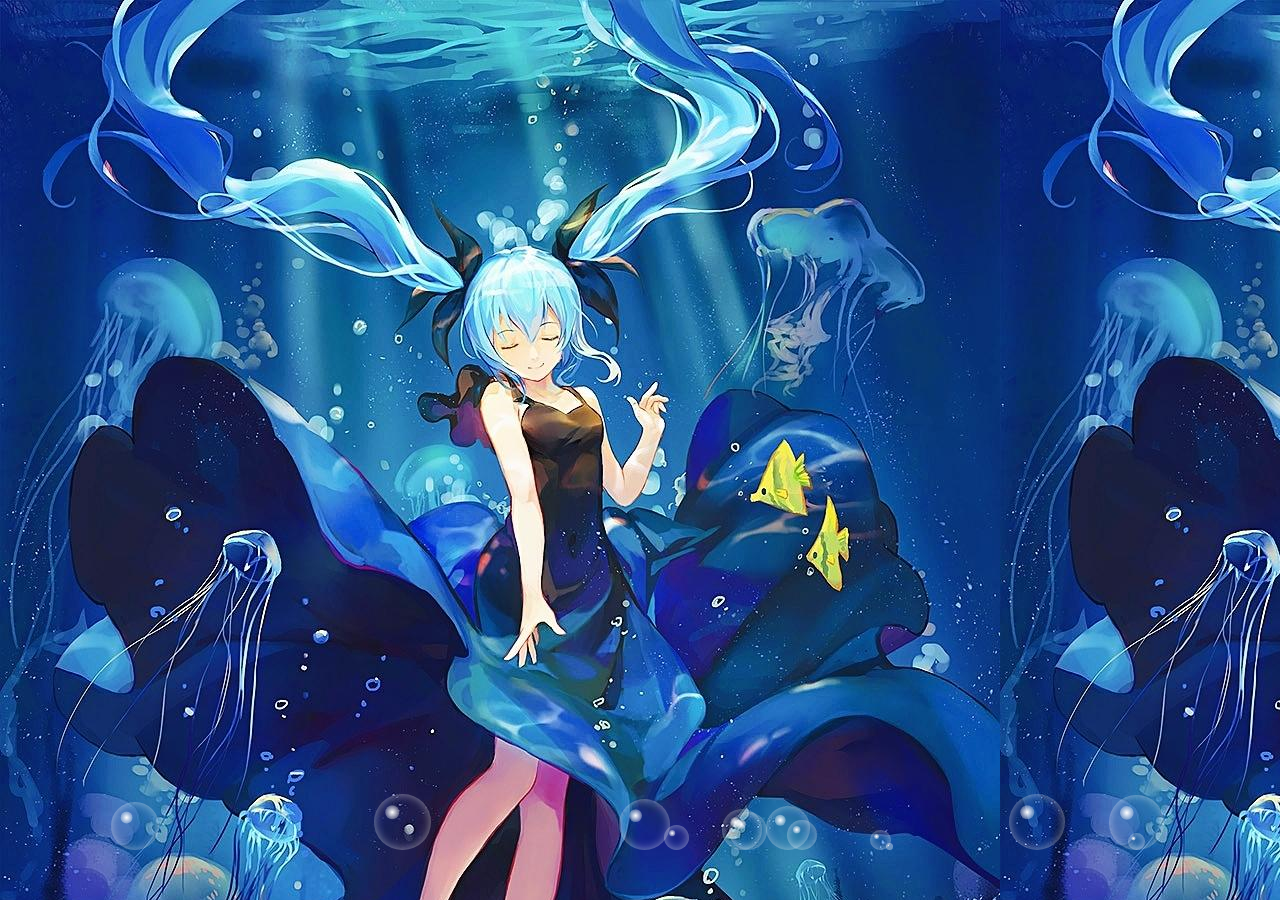
==== index.html @ 8203280c "001" ====
<!DOCTYPE html>
<html lang="en">
<head>
    <meta charset="UTF-8">
    <meta name="viewport" content="width=device-width, initial-scale=1.0">
    <title>梦之渊</title>
    <link rel="stylesheet" href="css/style.css">
</head>
<body>
    <section> </section>
    <script type="text/javascript">
        function createBubble(){
            const section = document.querySelector('section')
            const createElement = document.createElement('span')
            var size = Math.random() * 60;

            createElement.style.width = size + 'px';
            createElement.style.height = size + 'px';
            createElement.style.left = Math.random() * innerWidth + 'px';
            section.appendChild(createElement);

            setTimeout(() => {
                createElement.remove()
            },4000)
        }

        setInterval(createBubble, 50);
    </script>
</body>
</html>
---- css/style.css ----
*{
    margin: 0;
    padding: 0;
    font-family: 'Poppins',sans-serif
}

/*body{
    background-image:url(/images/深海003.jpeg);
    background-repeat:repeat;
} */

section{
    position: relative;
    width: 100%;
    height: 100vh;
    overflow: hidden;
    background-image:url(/images/深海006.jpeg);
   /* background: #111;  */
    display: flex;
    justify-content: center;
    align-items: center;
}

section h2{
    font-size: 10em;
    color: #333;
}

section span{
    position: absolute;
    bottom: 50px;
    background: transparent;
    border-radius: 50%;
    pointer-events: none;
    box-shadow: inset 0 0 10px rgba(255, 255, 255, 0.5);
    animation: animate 4s linear infinite;
}

section span:before{
    content: "";
    position: absolute;
    width: 100%;
    height: 100%;
    transform: scale(0.25) translate(-70%, -70%);
    background: radial-gradient(#fff, transparent);
    border-radius: 50%;
}

@keyframes animate{
    0%{
        transform: translateY(0%);
        opacity: 1;
    }
    99%{
        opacity: 1;
    }
    100%{
        transform: translateY(-1200%);
        opacity: 0;
    }
}
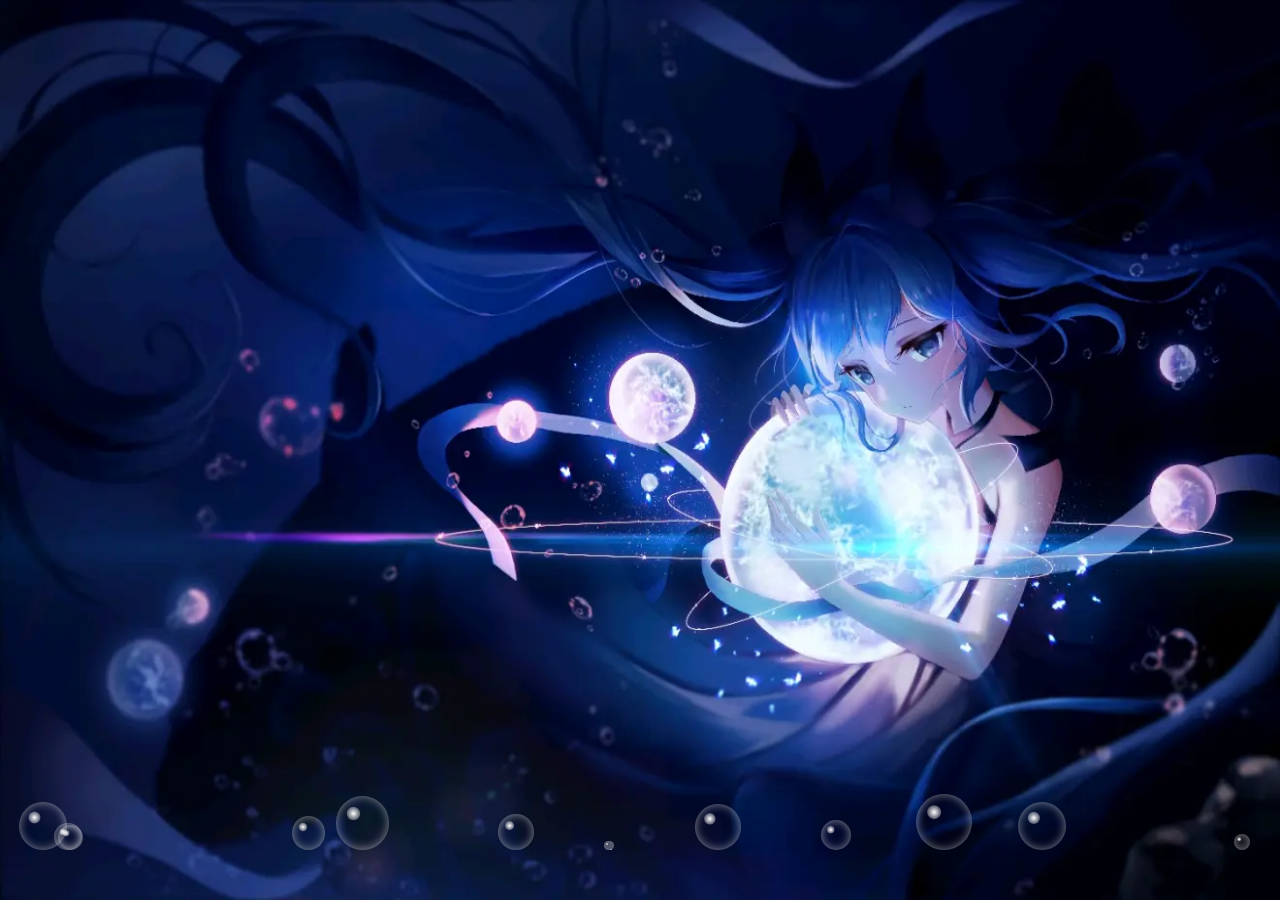
==== commit 65293ee1: "002" ====
--- a/index.html
+++ b/index.html
@@ -4,8 +4,8 @@
     <meta charset="UTF-8">
     <meta name="viewport" content="width=device-width, initial-scale=1.0">
     <title>梦之渊</title>
-    <link rel="stylesheet" href="css/style.css">
-</head>
+    <link href="css/style-mobile.css" rel="stylesheet" type="text/css" media="screen and (max-width: 640px)">
+    <link href="css/style-pc.css" rel="stylesheet" type="text/css" media="screen and (min-width: 640px)">
 <body>
     <section> </section>
     <script type="text/javascript">
--- a/css/style-mobile.css
+++ b/css/style-mobile.css
@@ -0,0 +1,57 @@
+*{
+    margin: 0;
+    padding: 0;
+    font-family: 'Poppins',sans-serif
+}
+
+
+section{
+    position: relative;
+    width: 100%;
+    height: 100vh;
+    overflow: hidden;
+    background-image: url(../images/深海008.webp); 
+    background-size: 100% 100%;
+    display: flex;
+    justify-content: center;
+    align-items: center;
+}
+
+section h2{
+    font-size: 10em;
+    color: #333;
+}
+
+section span{
+    position: absolute;
+    bottom: 50px;
+    background: transparent;
+    border-radius: 50%;
+    pointer-events: none;
+    box-shadow: inset 0 0 10px rgba(255, 255, 255, 0.5);
+    animation: animate 10s linear infinite;
+}
+
+section span:before{
+    content: "";
+    position: absolute;
+    width: 100%;
+    height: 100%;
+    transform: scale(0.25) translate(-70%, -70%);
+    background: radial-gradient(#fff, transparent);
+    border-radius: 50%;
+}
+
+@keyframes animate{
+    0%{
+        transform: translateY(0%);
+        opacity: 1;
+    }
+    99%{
+        opacity: 1;
+    }
+    100%{
+        transform: translateY(-1800%);
+        opacity: 0;
+    }
+}--- a/css/style-pc.css
+++ b/css/style-pc.css
@@ -0,0 +1,57 @@
+*{
+    margin: 0;
+    padding: 0;
+    font-family: 'Poppins',sans-serif
+}
+
+
+section{
+    position: relative;
+    width: 100%;
+    height: 100vh;
+    overflow: hidden;
+    background-image: url(../images/深海014.webp); 
+    background-size:100% 100%;
+    display: flex;
+    justify-content: center;
+    align-items: center;
+}
+
+section h2{
+    font-size: 10em;
+    color: #333;
+}
+
+section span{
+    position: absolute;
+    bottom: 50px;
+    background: transparent;
+    border-radius: 50%;
+    pointer-events: none;
+    box-shadow: inset 0 0 10px rgba(255, 255, 255, 0.5);
+    animation: animate 4s linear infinite;
+}
+
+section span:before{
+    content: "";
+    position: absolute;
+    width: 100%;
+    height: 100%;
+    transform: scale(0.25) translate(-70%, -70%);
+    background: radial-gradient(#fff, transparent);
+    border-radius: 50%;
+}
+
+@keyframes animate{
+    0%{
+        transform: translateY(0%);
+        opacity: 1;
+    }
+    99%{
+        opacity: 1;
+    }
+    100%{
+        transform: translateY(-1200%);
+        opacity: 0;
+    }
+}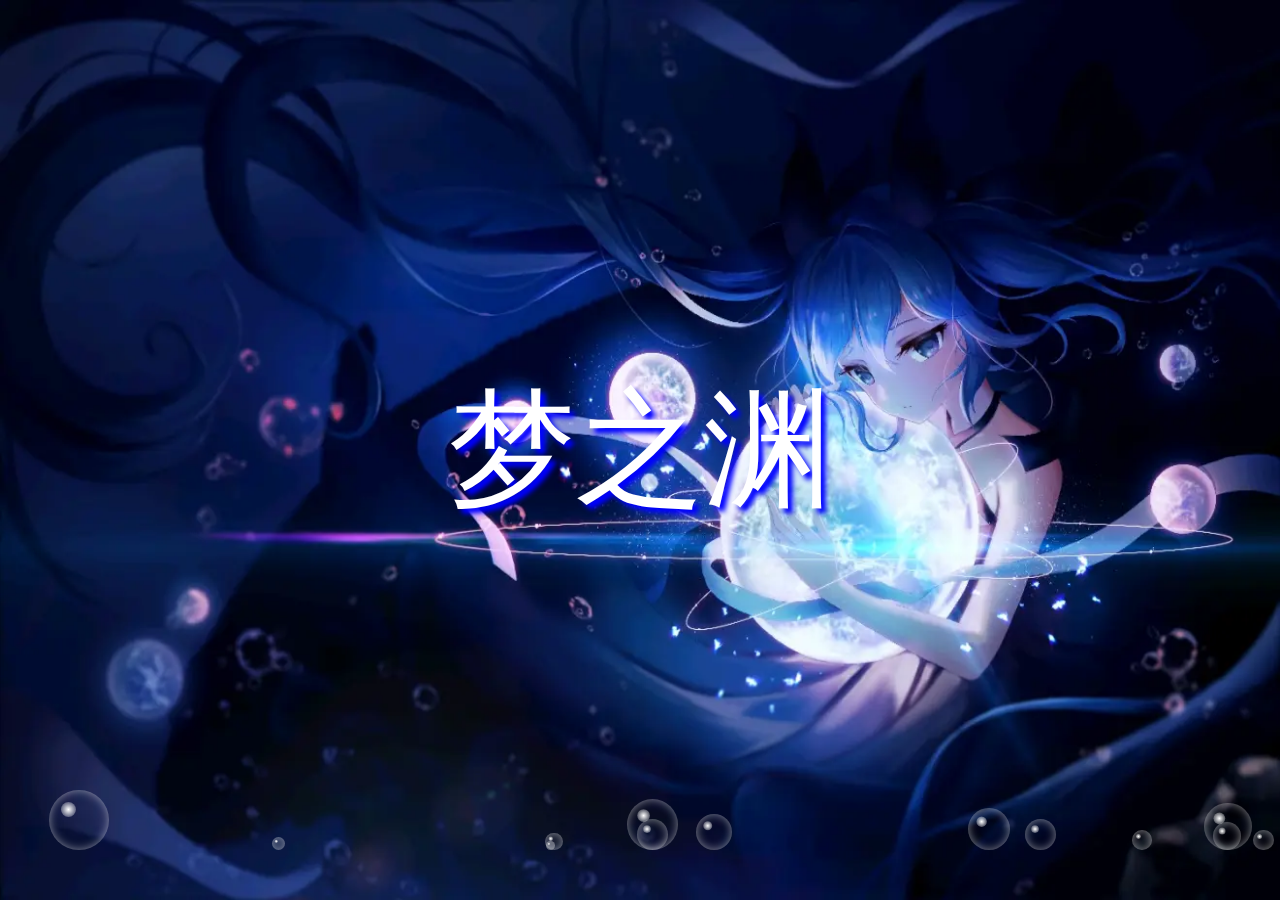
==== commit 4b117d4f: "003" ====
--- a/index.html
+++ b/index.html
@@ -7,24 +7,30 @@
     <link href="css/style-mobile.css" rel="stylesheet" type="text/css" media="screen and (max-width: 640px)">
     <link href="css/style-pc.css" rel="stylesheet" type="text/css" media="screen and (min-width: 640px)">
 <body>
-    <section> </section>
-    <script type="text/javascript">
-        function createBubble(){
-            const section = document.querySelector('section')
-            const createElement = document.createElement('span')
-            var size = Math.random() * 60;
+   <audio autoplay="autoplay" loop="loop" preload="auto" controls="controls"
+    src="./bgm/Silent Love (From 'A Scene at the Sea') - 久石让.mp3">       
+    </audio>
+     <section> <div>梦之渊</div> </section>
 
-            createElement.style.width = size + 'px';
-            createElement.style.height = size + 'px';
-            createElement.style.left = Math.random() * innerWidth + 'px';
-            section.appendChild(createElement);
+</body>
 
-            setTimeout(() => {
-                createElement.remove()
-            },4000)
-        }
+<script type="text/javascript">
+    function createBubble(){
+        const section = document.querySelector('section')
+        const createElement = document.createElement('span')
+        var size = Math.random() * 60;
+    
+        createElement.style.width = size + 'px';
+        createElement.style.height = size + 'px';
+        createElement.style.left = Math.random() * innerWidth + 'px';
+        section.appendChild(createElement);
+    
+        setTimeout(() => {
+            createElement.remove()
+        },4000)
+    }
+    
+    setInterval(createBubble, 50);
+ </script>
 
-        setInterval(createBubble, 50);
-    </script>
-</body>
 </html>--- a/css/style-mobile.css
+++ b/css/style-mobile.css
@@ -1,57 +1,93 @@
-*{
-    margin: 0;
-    padding: 0;
-    font-family: 'Poppins',sans-serif
+* {
+    margin     : 0;
+    padding    : 0;
+    font-family: 'Poppins', sans-serif
 }
 
 
-section{
-    position: relative;
-    width: 100%;
-    height: 100vh;
-    overflow: hidden;
-    background-image: url(../images/深海008.webp); 
-    background-size: 100% 100%;
-    display: flex;
-    justify-content: center;
-    align-items: center;
+section {
+    position        : relative;
+    width           : 100%;
+    height          : 100vh;
+    overflow        : hidden;
+    background-image: url(../images/深海008.webp);
+    background-size : 100% 100%;
+    /*background    : #111;  */
+    display         : flex;
+    justify-content : center;
+    align-items     : center;
 }
 
-section h2{
+section h2 {
     font-size: 10em;
-    color: #333;
+    color    : #333;
 }
 
-section span{
-    position: absolute;
-    bottom: 50px;
-    background: transparent;
-    border-radius: 50%;
+section span {
+    position      : absolute;
+    bottom        : 50px;
+    background    : transparent;
+    border-radius : 50%;
     pointer-events: none;
-    box-shadow: inset 0 0 10px rgba(255, 255, 255, 0.5);
-    animation: animate 10s linear infinite;
+    box-shadow    : inset 0 0 10px rgba(255, 255, 255, 0.5);
+    animation     : animate 10s linear infinite;
 }
 
-section span:before{
-    content: "";
-    position: absolute;
-    width: 100%;
-    height: 100%;
-    transform: scale(0.25) translate(-70%, -70%);
-    background: radial-gradient(#fff, transparent);
+section span:before {
+    content      : "";
+    position     : absolute;
+    width        : 100%;
+    height       : 100%;
+    transform    : scale(0.25) translate(-70%, -70%);
+    background   : radial-gradient(#fff, transparent);
     border-radius: 50%;
 }
 
-@keyframes animate{
-    0%{
+@keyframes animate {
+    0% {
         transform: translateY(0%);
+        opacity  : 1;
+    }
+
+    99% {
         opacity: 1;
     }
-    99%{
+
+    100% {
+        transform: translateY(-2000%);
+        opacity  : 0;
+    }
+}
+
+/*bgm*/
+audio {
+    display: none;
+}
+
+/*标题*/
+
+section div {
+    font-size          : 400%;
+    font-weight        : 30%;
+    color              : white;
+    text-shadow        : 5px 5px 5px blue;
+    animation          : font 4s linear 1;
+    animation-fill-mode: forwards;
+}
+
+@keyframes font {
+    0% {
+        opacity: 0;
+        scale  : (0);
+    }
+
+    50% {
         opacity: 1;
+        scale  : (1);
     }
-    100%{
-        transform: translateY(-1800%);
+
+    100% {
         opacity: 0;
+        scale  : (0);
     }
 }--- a/css/style-pc.css
+++ b/css/style-pc.css
@@ -12,6 +12,7 @@
     overflow: hidden;
     background-image: url(../images/深海014.webp); 
     background-size:100% 100%;
+   /* background: #111;  */
     display: flex;
     justify-content: center;
     align-items: center;
@@ -54,4 +55,35 @@
         transform: translateY(-1200%);
         opacity: 0;
     }
+}
+
+/*bgm*/
+audio{
+ display:none;
+}
+
+/*标题*/
+
+section div{
+font-size: 800%;
+font-weight: 500;
+color: white;
+text-shadow: 5px 5px 5px blue;
+animation: font 4s linear 1;
+animation-fill-mode: forwards;
+}
+
+@keyframes font{
+    0%{
+        opacity: 0;
+        scale:(0);
+    }
+    50%{
+        opacity: 1;
+        scale: (1);
+    }
+    100%{
+        opacity: 0;
+        scale: (0);
+    }
 }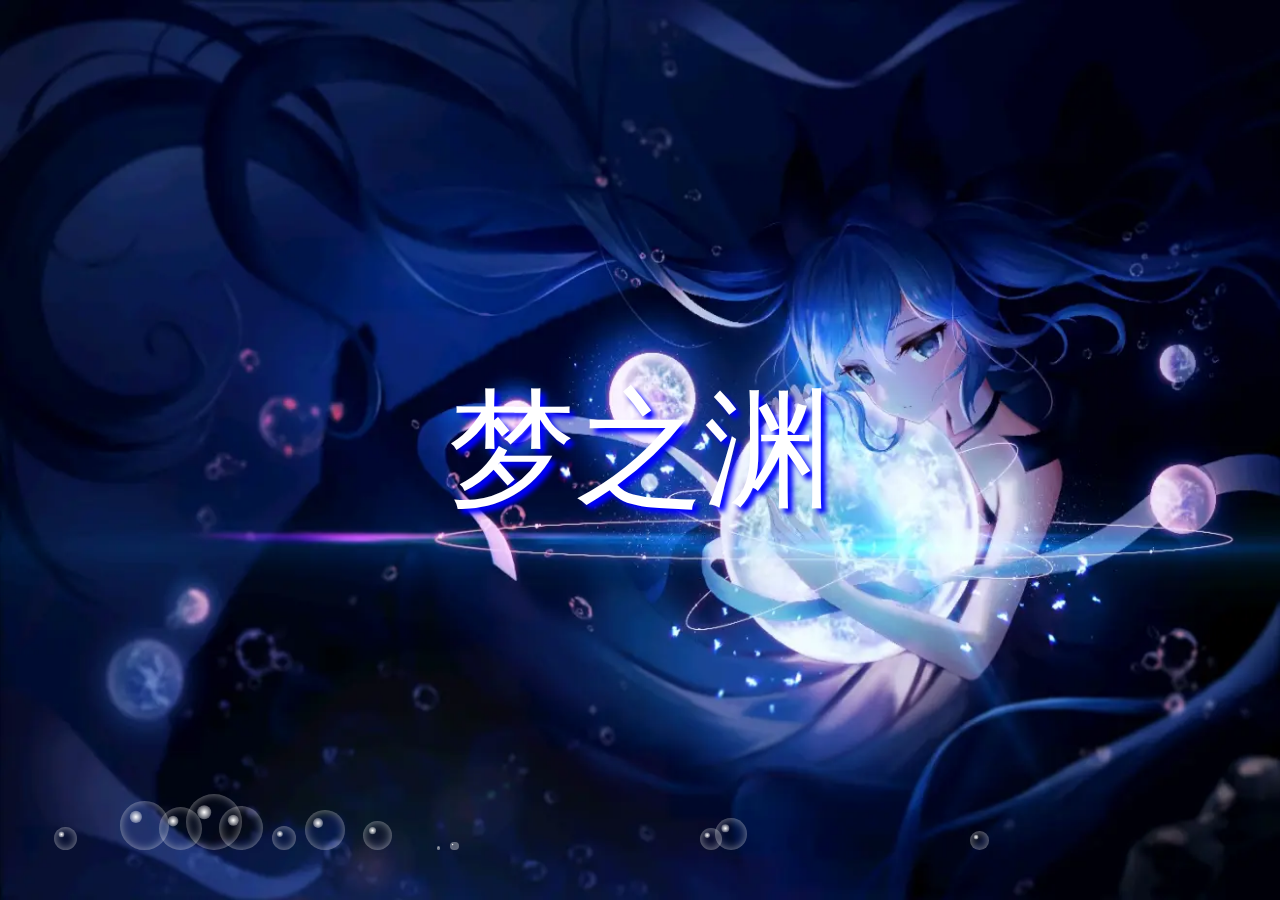
==== commit d387bee1: "004" ====
--- a/index.html
+++ b/index.html
@@ -3,34 +3,60 @@
 <head>
     <meta charset="UTF-8">
     <meta name="viewport" content="width=device-width, initial-scale=1.0">
-    <title>梦之渊</title>
+    <title>寻·梦</title>
     <link href="css/style-mobile.css" rel="stylesheet" type="text/css" media="screen and (max-width: 640px)">
     <link href="css/style-pc.css" rel="stylesheet" type="text/css" media="screen and (min-width: 640px)">
+    <link rel="stylesheet" href="https://cdn.staticfile.org/font-awesome/4.7.0/css/font-awesome.css">
+</head>
+
+
 <body>
    <audio autoplay="autoplay" loop="loop" preload="auto" controls="controls"
-    src="./bgm/Silent Love (From 'A Scene at the Sea') - 久石让.mp3">       
+    src="./bgm/Silent Love (From 'A Scene at the Sea') - 久石让.mp3" id="music">       
     </audio>
-     <section> <div>梦之渊</div> </section>
+<!--这里是音乐-->
 
+     <section><div class="lb" id="a" onclick="a()">
+        <a href="#"><i class="fa fa-music"></i></a></div>
+        <div class="b">梦之渊 </div>
+      </section>
+
+      <script type="text/javascript">
+        function createBubble(){
+            const section = document.querySelector('section')
+            const createElement = document.createElement('span')
+            var size = Math.random() * 60;
+
+            createElement.style.width = size + 'px';
+            createElement.style.height = size + 'px';
+            createElement.style.left = Math.random() * innerWidth + 'px';
+            section.appendChild(createElement);
+
+            setTimeout(() => {
+                createElement.remove()
+            },4000)
+        }
+
+        setInterval(createBubble, 50);
+
+
+      function a(){
+
+var audio = document.getElementById('music'); 
+
+if(audio.paused){                 
+
+    audio.play();//audio.play();// 播放  
+
+}
+
+else{
+
+     audio.pause();// 暂停
+
+} 
+
+}
+    </script>
 </body>
-
-<script type="text/javascript">
-    function createBubble(){
-        const section = document.querySelector('section')
-        const createElement = document.createElement('span')
-        var size = Math.random() * 60;
-    
-        createElement.style.width = size + 'px';
-        createElement.style.height = size + 'px';
-        createElement.style.left = Math.random() * innerWidth + 'px';
-        section.appendChild(createElement);
-    
-        setTimeout(() => {
-            createElement.remove()
-        },4000)
-    }
-    
-    setInterval(createBubble, 50);
- </script>
-
 </html>--- a/css/style-mobile.css
+++ b/css/style-mobile.css
@@ -66,7 +66,7 @@
 
 /*标题*/
 
-section div {
+.b {
     font-size          : 400%;
     font-weight        : 30%;
     color              : white;
@@ -90,4 +90,32 @@
         opacity: 0;
         scale  : (0);
     }
+}
+
+/*图标*/
+.lb{
+    position:absolute;
+    bottom: 93%;
+    left:90% ;
+}
+
+.lb a{
+    font-size:150%;
+    color:#004080;
+    width:100%;
+    height:100%;
+    transition: .5s linear;
+    position: relative;
+    text-align:center;
+}
+
+.lb a::before, .lb a::after{
+    content:"";
+    position: absolute;
+    box-sizing: border-box;
+    width:100%;
+    height:100%;
+    left:0;
+    top:0;
+    transition: .5s linear;
 }--- a/css/style-pc.css
+++ b/css/style-pc.css
@@ -4,6 +4,10 @@
     font-family: 'Poppins',sans-serif
 }
 
+/*body{
+    background-image: url(../images/深海014.webp); 
+    background-size:100% 100%;
+}*/
 
 section{
     position: relative;
@@ -12,7 +16,7 @@
     overflow: hidden;
     background-image: url(../images/深海014.webp); 
     background-size:100% 100%;
-   /* background: #111;  */
+    /*background: #111;  */
     display: flex;
     justify-content: center;
     align-items: center;
@@ -64,7 +68,7 @@
 
 /*标题*/
 
-section div{
+.b{
 font-size: 800%;
 font-weight: 500;
 color: white;
@@ -86,4 +90,51 @@
         opacity: 0;
         scale: (0);
     }
+}
+
+/*图标*/
+.lb{
+    position:fixed;
+    bottom: 88%;
+    left:90% ;
+}
+
+.lb a{
+    font-size:50px;
+    color:#00004d;
+    width:100px;
+    height:100px;
+    line-height:100px;
+    margin:0 16px;
+    display:inline-block;
+    transition: .5s linear;
+    position: relative;
+    text-align:center;
+}
+
+.lb a::before, .lb a::after{
+    content:"";
+    position: absolute;
+    box-sizing: border-box;
+    width:100%;
+    height:100%;
+    left:0;
+    top:0;
+    transition: .5s linear;
+}
+
+.lb a:hover{
+    transform: scale(.8);
+}
+
+.lb a:hover::before{
+    border-left:4px solid;
+    border-right:4px solid;
+    transform: skewX(20deg);
+}
+
+.lb a:hover::after{
+    border-top:4px solid;
+    border-bottom:4px solid;
+    transform: skewY(-20deg);
 }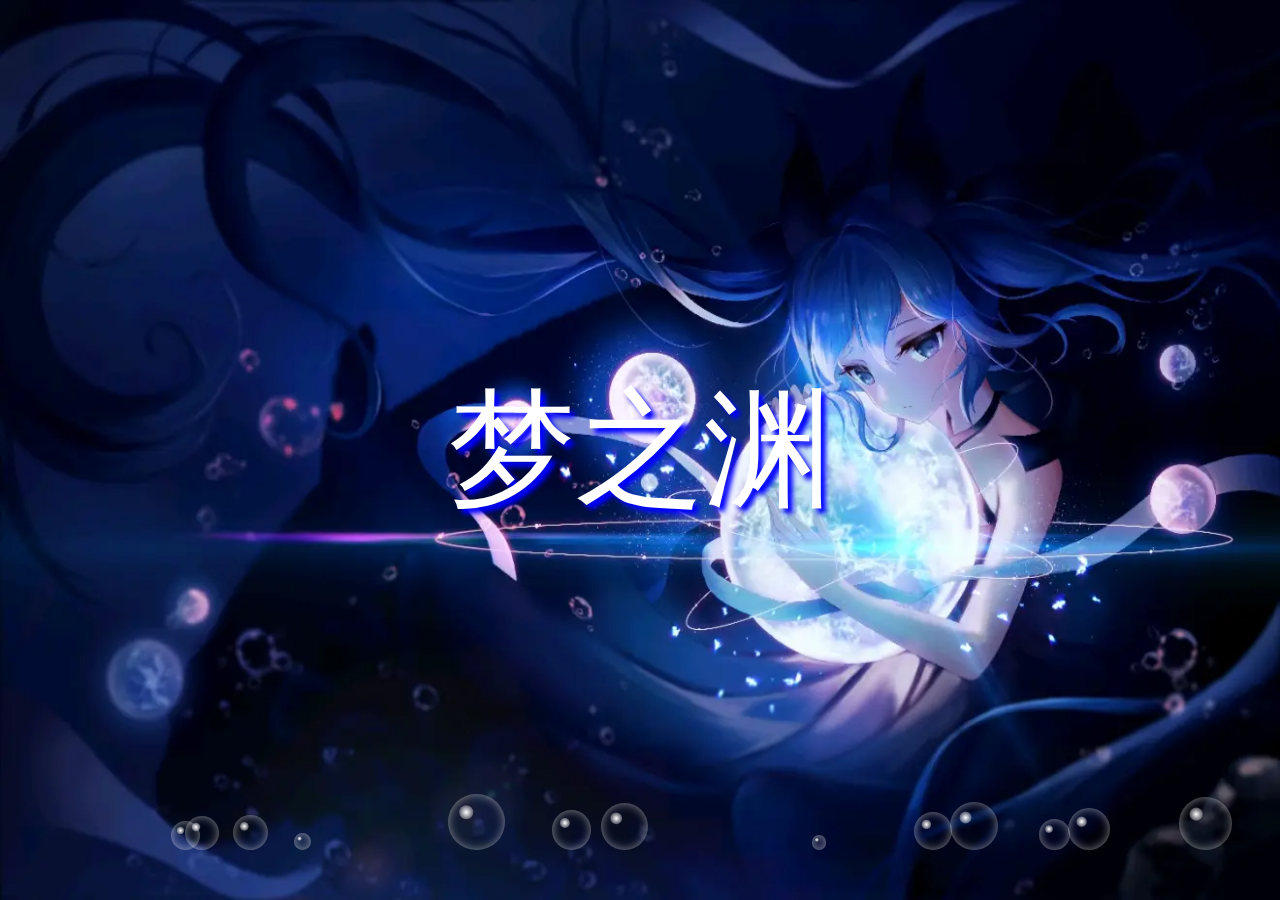
==== commit b219da74: "Update index.html" ====
--- a/index.html
+++ b/index.html
@@ -15,9 +15,8 @@
     src="./bgm/Silent Love (From 'A Scene at the Sea') - 久石让.mp3" id="music">       
     </audio>
 <!--这里是音乐-->
-
      <section><div class="lb" id="a" onclick="a()">
-        <a href="#"><i class="fa fa-music"></i></a></div>
+        <a href="#"><i class="fa fa-paw"></i></a></div>
         <div class="b">梦之渊 </div>
       </section>
 
--- a/css/style-mobile.css
+++ b/css/style-mobile.css
@@ -30,7 +30,7 @@
     border-radius : 50%;
     pointer-events: none;
     box-shadow    : inset 0 0 10px rgba(255, 255, 255, 0.5);
-    animation     : animate 10s linear infinite;
+    animation     : animate 20s linear infinite;
 }
 
 section span:before {
@@ -54,7 +54,7 @@
     }
 
     100% {
-        transform: translateY(-2000%);
+        transform: translateY(-3000%);
         opacity  : 0;
     }
 }
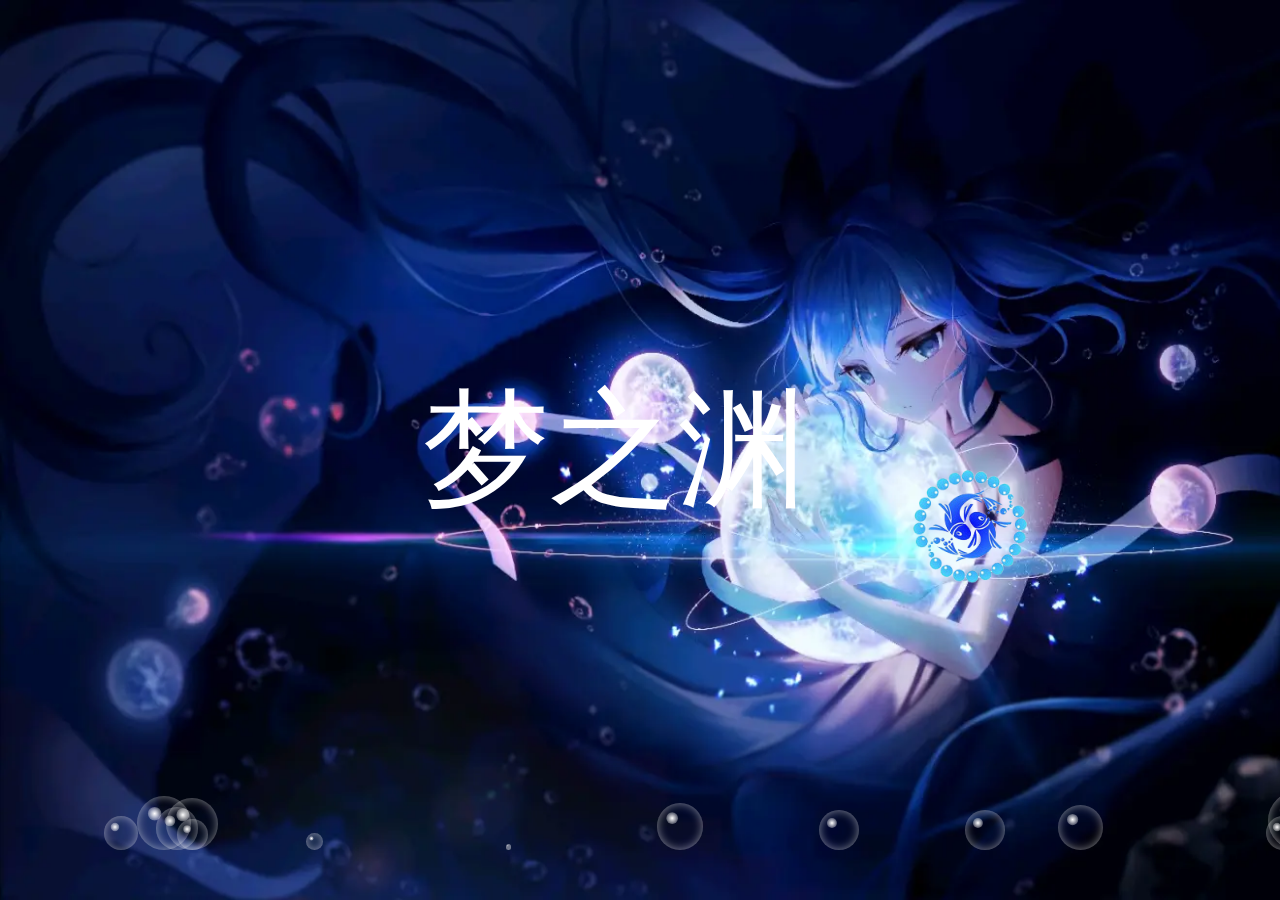
==== commit e0300704: "004" ====
--- a/index.html
+++ b/index.html
@@ -1,61 +1,80 @@
 <!DOCTYPE html>
 <html lang="en">
-<head>
-    <meta charset="UTF-8">
-    <meta name="viewport" content="width=device-width, initial-scale=1.0">
+  <head>
+    <meta charset="UTF-8" />
+    <meta name="viewport" content="width=device-width, initial-scale=1.0" />
     <title>寻·梦</title>
-    <link href="css/style-mobile.css" rel="stylesheet" type="text/css" media="screen and (max-width: 640px)">
-    <link href="css/style-pc.css" rel="stylesheet" type="text/css" media="screen and (min-width: 640px)">
-    <link rel="stylesheet" href="https://cdn.staticfile.org/font-awesome/4.7.0/css/font-awesome.css">
-</head>
+    <link
+      href="css/style-mobile.css"
+      rel="stylesheet"
+      type="text/css"
+      media="screen and (max-width: 640px)"
+    />
+    <link
+      href="css/style-pc.css"
+      rel="stylesheet"
+      type="text/css"
+      media="screen and (min-width: 640px)"
+    />
+    <link
+      rel="stylesheet"
+      href="https://cdn.staticfile.org/font-awesome/4.7.0/css/font-awesome.css"
+    />
+    <link rel="icon" type="image/x-icon" href="../text/images/雷元素1.webp" />
+  </head>
 
+  <body>
+    <audio
+      autoplay="autoplay"
+      loop="loop"
+      preload="auto"
+      controls="controls"
+      src="./bgm/Silent Love (From 'A Scene at the Sea') - 久石让.mp3"
+      id="music"
+    ></audio>
+    <!--这里是音乐-->
+    <section>
+      <div class="lb" id="a" onclick="a()" >
+        <a href="#"><i class="fa fa-paw"></i></a>
+      </div>  
+      <div class="b">梦之渊</div>
+      <a href="text-001.html" >
+        <img src="images/鲤006.png"/>
+      </a>
+      <span></span>
 
-<body>
-   <audio autoplay="autoplay" loop="loop" preload="auto" controls="controls"
-    src="./bgm/Silent Love (From 'A Scene at the Sea') - 久石让.mp3" id="music">       
-    </audio>
-<!--这里是音乐-->
-     <section><div class="lb" id="a" onclick="a()">
-        <a href="#"><i class="fa fa-paw"></i></a></div>
-        <div class="b">梦之渊 </div>
-      </section>
+    <script type="text/javascript">
+      function createBubble() {
+        const section = document.querySelector("section");
+        const createElement = document.createElement("span");
+        var size = Math.random() * 60;
 
-      <script type="text/javascript">
-        function createBubble(){
-            const section = document.querySelector('section')
-            const createElement = document.createElement('span')
-            var size = Math.random() * 60;
+        createElement.style.width = size + "px";
+        createElement.style.height = size + "px";
+        createElement.style.left = Math.random() * innerWidth + "px";
+        section.appendChild(createElement);
 
-            createElement.style.width = size + 'px';
-            createElement.style.height = size + 'px';
-            createElement.style.left = Math.random() * innerWidth + 'px';
-            section.appendChild(createElement);
+        setTimeout(() => {
+          createElement.remove();
+        }, 4000);
+      }
 
-            setTimeout(() => {
-                createElement.remove()
-            },4000)
+      setInterval(createBubble, 50);
+
+      function a() {
+        var audio = document.getElementById("music");
+
+        if (audio.paused) {
+          audio.play(); //audio.play();// 播放
+        } else {
+          audio.pause(); // 暂停
         }
+      }
 
-        setInterval(createBubble, 50);
-
-
-      function a(){
-
-var audio = document.getElementById('music'); 
-
-if(audio.paused){                 
-
-    audio.play();//audio.play();// 播放  
-
-}
-
-else{
-
-     audio.pause();// 暂停
-
-} 
-
-}
+      //跳转
+      function 跳转() {
+        window.location.href = "text-001.html";
+      }
     </script>
-</body>
-</html>+  </body>
+</html>
--- a/css/style-mobile.css
+++ b/css/style-mobile.css
@@ -1,121 +1,195 @@
 * {
-    margin     : 0;
-    padding    : 0;
-    font-family: 'Poppins', sans-serif
+  margin: 0;
+  padding: 0;
+  font-family: "Poppins", sans-serif;
 }
 
-
 section {
-    position        : relative;
-    width           : 100%;
-    height          : 100vh;
-    overflow        : hidden;
-    background-image: url(../images/深海008.webp);
-    background-size : 100% 100%;
-    /*background    : #111;  */
-    display         : flex;
-    justify-content : center;
-    align-items     : center;
+  position: relative;
+  width: 100%;
+  height: 100vh;
+  overflow: hidden;
+  background-image: url(../images/深海008.webp);
+  background-size: 100% 100%;
+  /*background    : #111;  */
+  display: flex;
+  justify-content: center;
+  align-items: center;
 }
 
 section h2 {
-    font-size: 10em;
-    color    : #333;
+  font-size: 10em;
+  color: #333;
 }
 
 section span {
-    position      : absolute;
-    bottom        : 50px;
-    background    : transparent;
-    border-radius : 50%;
-    pointer-events: none;
-    box-shadow    : inset 0 0 10px rgba(255, 255, 255, 0.5);
-    animation     : animate 20s linear infinite;
+  position: absolute;
+  bottom: 50px;
+  background: transparent;
+  border-radius: 50%;
+  pointer-events: none;
+  box-shadow: inset 0 0 10px rgba(255, 255, 255, 0.5);
+  animation: animate 20s linear infinite;
 }
 
 section span:before {
-    content      : "";
-    position     : absolute;
-    width        : 100%;
-    height       : 100%;
-    transform    : scale(0.25) translate(-70%, -70%);
-    background   : radial-gradient(#fff, transparent);
-    border-radius: 50%;
+  content: "";
+  position: absolute;
+  width: 100%;
+  height: 100%;
+  transform: scale(0.25) translate(-70%, -70%);
+  background: radial-gradient(#fff, transparent);
+  border-radius: 50%;
 }
 
 @keyframes animate {
-    0% {
-        transform: translateY(0%);
-        opacity  : 1;
-    }
+  0% {
+    transform: translateY(0%);
+    opacity: 1;
+  }
 
-    99% {
-        opacity: 1;
-    }
+  99% {
+    opacity: 1;
+  }
 
-    100% {
-        transform: translateY(-3000%);
-        opacity  : 0;
-    }
+  100% {
+    transform: translateY(-3000%);
+    opacity: 0;
+  }
 }
 
 /*bgm*/
 audio {
-    display: none;
+  display: none;
 }
 
 /*标题*/
 
 .b {
-    font-size          : 400%;
-    font-weight        : 30%;
-    color              : white;
-    text-shadow        : 5px 5px 5px blue;
-    animation          : font 4s linear 1;
-    animation-fill-mode: forwards;
+  position: absolute;
+
+  font-size: 400%;
+  font-weight: 30%;
+  color: white;
+  text-shadow: 5px 5px 5px rgb(1, 210, 247);
+  pointer-events: none;
+  animation: font 4s linear 1;
+  animation-fill-mode: forwards;
 }
 
 @keyframes font {
-    0% {
-        opacity: 0;
-        scale  : (0);
-    }
+  0% {
+    opacity: 0;
+    scale: (0);
+  }
 
-    50% {
-        opacity: 1;
-        scale  : (1);
-    }
+  50% {
+    opacity: 1;
+    scale: (1);
+    color: rgb(255, 255, 255);
+    text-shadow: 0 0 5px rgb(1, 210, 247), 0 0 15px rgb(1, 210, 247),
+      0 0 25px rgb(1, 210, 247), 0 0 50px rgb(1, 210, 247),
+      0 0 80px rgb(1, 210, 247), 0 0 120px rgb(1, 210, 247),
+      0 0 160px rgb(1, 210, 247), 0 0 200px rgb(1, 210, 247);
+  }
 
-    100% {
-        opacity: 0;
-        scale  : (0);
-    }
+  100% {
+    opacity: 0;
+    scale: (0);
+  }
 }
 
-/*图标*/
-.lb{
-    position:absolute;
-    bottom: 93%;
-    left:90% ;
+/*bgm图标*/
+.lb {
+  position: absolute;
+  bottom: 93%;
+  left: 90%;
+  animation: breathe 5s linear 0s infinite normal;
+}
+.lb:active {
+  box-shadow: inset 0 5px 10px #004080, inset 0 -5px 10px #004080;
 }
 
-.lb a{
-    font-size:150%;
-    color:#004080;
-    width:100%;
-    height:100%;
-    transition: .5s linear;
-    position: relative;
-    text-align:center;
+.lb a {
+  font-size: 150%;
+  color: #004080;
+  width: 100%;
+  height: 100%;
+  transition: 0.5s linear;
+  position: relative;
+  text-align: center;
+  -webkit-tap-highlight-color: transparent;
 }
 
-.lb a::before, .lb a::after{
-    content:"";
-    position: absolute;
-    box-sizing: border-box;
-    width:100%;
-    height:100%;
-    left:0;
-    top:0;
-    transition: .5s linear;
-}+/*bgm图标呼吸动画*/
+@keyframes breathe {
+  0% {
+    box-shadow: 0px 13px 30px -10px #004080;
+    -webkit-transform: rotate3d(0, 0, 0, 5deg) translate3d(0, 0, 0);
+    transform: rotate3d(0, 0, 0, 5deg) translate3d(0, 0, 0);
+    opacity: 0.4;
+  }
+  50% {
+    box-shadow: 0px 60px 30px -30px #004080;
+    -webkit-transform: rotate3d(-30, 0, -10, 2deg) translate3d(2px, -2px, 30px);
+    transform: rotate3d(-30, 0, -10, 2deg) translate3d(2px, -2px, 30px);
+    opacity: 1;
+  }
+  100% {
+    box-shadow: 0px 13px 30px -10px #004080;
+    -webkit-transform: rotate3d(0, 0, 0, 5deg) translate3d(0, 0, 0);
+    transform: rotate3d(0, 0, 0, 5deg) translate3d(0, 0, 0);
+    opacity: 0.4;
+  }
+}
+
+/*跳转*/
+img {
+  width: 20%;
+  height: 20%;
+  position: relative;
+  top: 0px;
+  left: 55%;
+  animation-name: changeright1, changeright2;
+  animation-duration: 4.5s, 8s;
+  animation-timing-function: linear, linear;
+  animation-delay: 0s, 8s;
+  animation-iteration-count: 1, infinite;
+  animation-direction: normal, normal;
+  animation-play-state: running, running;
+  animation-fill-mode: forwards, none;
+  background-color: #b3e6ff;
+  border-radius: 50%;
+}
+@keyframes changeright1 {
+  0% {
+    opacity: 0;
+    scale: (0);
+  }
+  25% {
+    opacity: 0;
+    scale: (0);
+  }
+  88% {
+    opacity: 0;
+    scale: (0);
+  }
+  100% {
+    opacity: 0.4;
+    scale: (0.4);
+  }
+}
+/*自定义动画类----顺时针旋转（使用这个动画的时候才设置动画执行时间）*/
+@keyframes changeright2 {
+  0% {
+    -webkit-transform: rotate(0deg);
+  }
+
+  50% {
+    -webkit-transform: rotate(-180deg);
+  }
+
+  100% {
+    -webkit-transform: rotate(-360deg);
+  }
+}
--- a/css/style-pc.css
+++ b/css/style-pc.css
@@ -1,7 +1,7 @@
-*{
-    margin: 0;
-    padding: 0;
-    font-family: 'Poppins',sans-serif
+* {
+  margin: 0;
+  padding: 0;
+  font-family: "Poppins", sans-serif;
 }
 
 /*body{
@@ -9,132 +9,198 @@
     background-size:100% 100%;
 }*/
 
-section{
-    position: relative;
-    width: 100%;
-    height: 100vh;
-    overflow: hidden;
-    background-image: url(../images/深海014.webp); 
-    background-size:100% 100%;
-    /*background: #111;  */
-    display: flex;
-    justify-content: center;
-    align-items: center;
-}
-
-section h2{
-    font-size: 10em;
-    color: #333;
-}
-
-section span{
-    position: absolute;
-    bottom: 50px;
-    background: transparent;
-    border-radius: 50%;
-    pointer-events: none;
-    box-shadow: inset 0 0 10px rgba(255, 255, 255, 0.5);
-    animation: animate 4s linear infinite;
-}
-
-section span:before{
-    content: "";
-    position: absolute;
-    width: 100%;
-    height: 100%;
-    transform: scale(0.25) translate(-70%, -70%);
-    background: radial-gradient(#fff, transparent);
-    border-radius: 50%;
-}
-
-@keyframes animate{
-    0%{
-        transform: translateY(0%);
-        opacity: 1;
-    }
-    99%{
-        opacity: 1;
-    }
-    100%{
-        transform: translateY(-1200%);
-        opacity: 0;
-    }
+section {
+  position: relative;
+  width: 100%;
+  height: 100vh;
+  overflow: hidden;
+  background-image: url(../images/深海014.webp);
+  background-size: 100% 100%;
+  /*background: #111;  */
+  display: flex;
+  justify-content: center;
+  align-items: center;
+}
+
+section span {
+  position: absolute;
+  bottom: 50px;
+  background: transparent;
+  border-radius: 50%;
+  pointer-events: none;
+  box-shadow: inset 0 0 10px rgba(255, 255, 255, 0.5);
+  animation: animate 4s linear infinite;
+}
+
+section span:before {
+  content: "";
+  position: absolute;
+  width: 100%;
+  height: 100%;
+  transform: scale(0.25) translate(-70%, -70%);
+  background: radial-gradient(#fff, transparent);
+  border-radius: 50%;
+}
+
+@keyframes animate {
+  0% {
+    transform: translateY(0%);
+    opacity: 1;
+  }
+  99% {
+    opacity: 1;
+  }
+  100% {
+    transform: translateY(-1200%);
+    opacity: 0;
+  }
 }
 
 /*bgm*/
-audio{
- display:none;
+audio {
+  display: none;
 }
 
 /*标题*/
 
-.b{
-font-size: 800%;
-font-weight: 500;
-color: white;
-text-shadow: 5px 5px 5px blue;
-animation: font 4s linear 1;
-animation-fill-mode: forwards;
-}
-
-@keyframes font{
-    0%{
-        opacity: 0;
-        scale:(0);
-    }
-    50%{
-        opacity: 1;
-        scale: (1);
-    }
-    100%{
-        opacity: 0;
-        scale: (0);
-    }
-}
+.b {
+  font-size: 800%;
+  font-weight: 500;
+  color: white;
+  text-shadow: 5px 5px 5p#002699;
+  pointer-events: none;
+  animation: font 4s linear 1;
+  animation-fill-mode: forwards;
+  position: relative;
+  left: 5%;
+}
+
+@keyframes font {
+  0% {
+    opacity: 0;
+    scale: (0);
+  }
+  50% {
+    opacity: 1;
+    scale: (1);
+    color: rgb(255, 255, 255);
+    text-shadow: 0 0 5px#002699, 0 0 15px#002699, 0 0 25px#002699,
+      0 0 50px#002699, 0 0 80px#002699, 0 0 120px#002699, 0 0 160px#002699,
+      0 0 200px#002699;
+  }
+  100% {
+    opacity: 0;
+    scale: (0);
+  }
+}
+/*@keyframes font {
+  0% {
+    opacity: 0;
+    scale: (0);
+  }
+  50% {
+    opacity: 1;
+    scale: (1);
+  }
+  100% {
+    opacity: 0;
+    scale: (0);
+  }
+}*/
 
 /*图标*/
-.lb{
-    position:fixed;
-    bottom: 88%;
-    left:90% ;
-}
-
-.lb a{
-    font-size:50px;
-    color:#00004d;
-    width:100px;
-    height:100px;
-    line-height:100px;
-    margin:0 16px;
-    display:inline-block;
-    transition: .5s linear;
-    position: relative;
-    text-align:center;
-}
-
-.lb a::before, .lb a::after{
-    content:"";
-    position: absolute;
-    box-sizing: border-box;
-    width:100%;
-    height:100%;
-    left:0;
-    top:0;
-    transition: .5s linear;
-}
-
-.lb a:hover{
-    transform: scale(.8);
-}
-
-.lb a:hover::before{
-    border-left:4px solid;
-    border-right:4px solid;
-    transform: skewX(20deg);
-}
-
-.lb a:hover::after{
-    border-top:4px solid;
-    border-bottom:4px solid;
-    transform: skewY(-20deg);
-}+.lb {
+  position: fixed;
+  bottom: 88%;
+  left: 92%;
+}
+
+.lb a {
+  font-size: 50px;
+  color: #00004d;
+  width: 100px;
+  height: 100px;
+  line-height: 100px;
+  margin: 0 16px;
+  display: inline-block;
+  transition: 0.5s linear;
+  position: relative;
+  text-align: center;
+}
+
+.lb a::before,
+.lb a::after {
+  content: "";
+  position: absolute;
+  box-sizing: border-box;
+  width: 100%;
+  height: 100%;
+  left: 0;
+  top: 0;
+  transition: 0.5s linear;
+}
+
+.lb a:hover {
+  transform: scale(0.8);
+}
+
+.lb a:hover::before {
+  border-left: 4px solid;
+  border-right: 4px solid;
+  transform: skewX(20deg);
+}
+
+.lb a:hover::after {
+  border-top: 4px solid;
+  border-bottom: 4px solid;
+  transform: skewY(-20deg);
+}
+
+/*跳转*/
+img {
+  width: 80%;
+  height: 80%;
+  position: relative;
+  top: 80px;
+  left: 87%;
+  animation-name: changeright1, changeright2;
+  animation-duration: 4.5s, 8s;
+  animation-timing-function: linear, linear;
+  animation-delay: 0s, 8s;
+  animation-iteration-count: 1, infinite;
+  animation-direction: normal, normal;
+  animation-play-state: running, running;
+  animation-fill-mode: forwards, none;
+}
+@keyframes changeright1 {
+  0% {
+    opacity: 0;
+    scale: (0);
+  }
+  25% {
+    opacity: 0;
+    scale: (0);
+  }
+  88% {
+    opacity: 0;
+    scale: (0);
+  }
+  100% {
+    opacity: 0.4;
+    scale: (0.4);
+  }
+}
+/*自定义动画类----顺时针旋转（使用这个动画的时候才设置动画执行时间）*/
+@keyframes changeright2 {
+  0% {
+    -webkit-transform: rotate(0deg);
+  }
+
+  50% {
+    -webkit-transform: rotate(-180deg);
+  }
+
+  100% {
+    -webkit-transform: rotate(-360deg);
+  }
+}
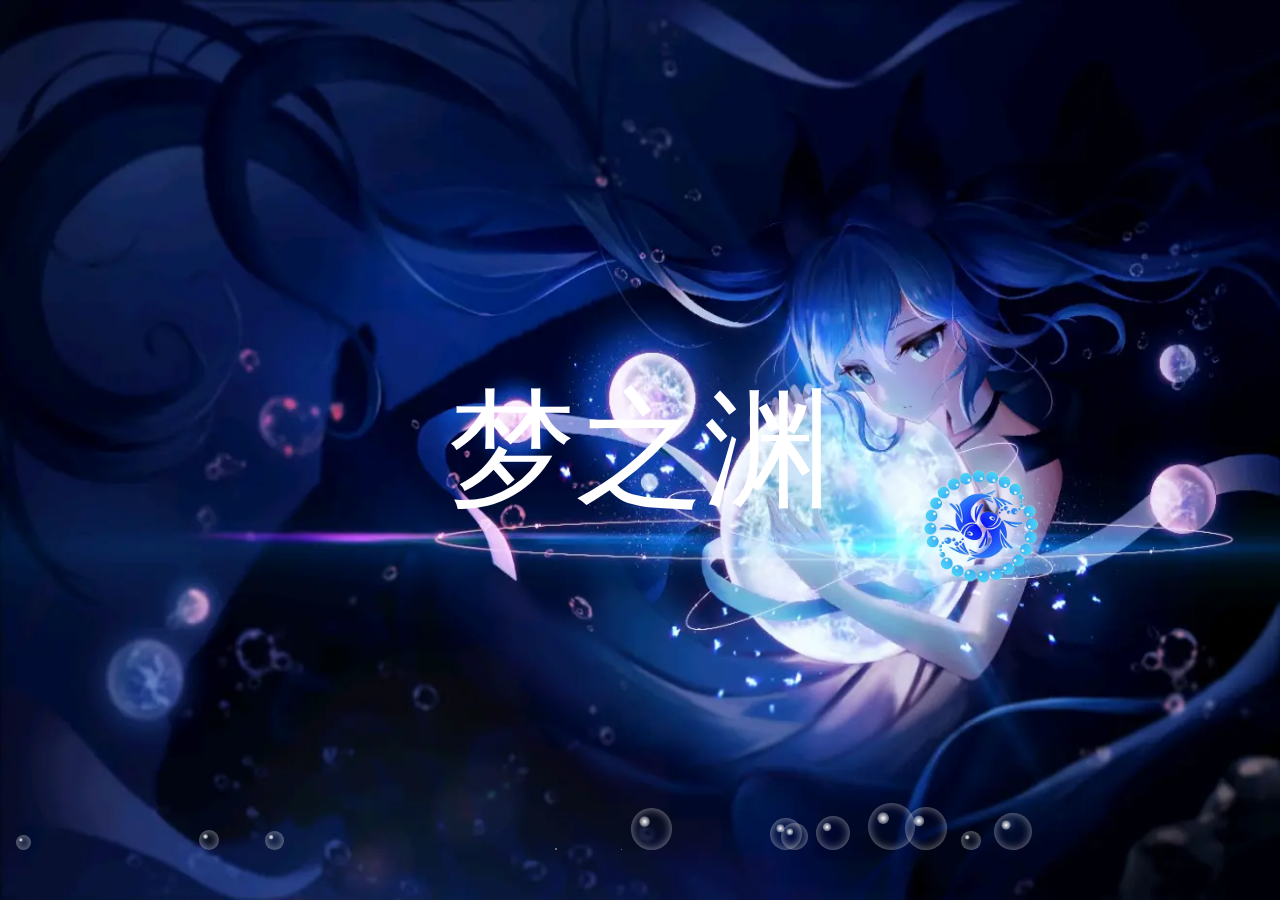
==== commit 44bf01d9: "Update index.html" ====
--- a/index.html
+++ b/index.html
@@ -20,7 +20,7 @@
       rel="stylesheet"
       href="https://cdn.staticfile.org/font-awesome/4.7.0/css/font-awesome.css"
     />
-    <link rel="icon" type="image/x-icon" href="../text/images/雷元素1.webp" />
+    <link rel="icon" type="image/x-icon" href="./images/雷元素1.webp" />
   </head>
 
   <body>
--- a/css/style-pc.css
+++ b/css/style-pc.css
@@ -71,8 +71,7 @@
   pointer-events: none;
   animation: font 4s linear 1;
   animation-fill-mode: forwards;
-  position: relative;
-  left: 5%;
+  position: absolute;
 }
 
 @keyframes font {
@@ -162,7 +161,7 @@
   height: 80%;
   position: relative;
   top: 80px;
-  left: 87%;
+  left: 200%;
   animation-name: changeright1, changeright2;
   animation-duration: 4.5s, 8s;
   animation-timing-function: linear, linear;
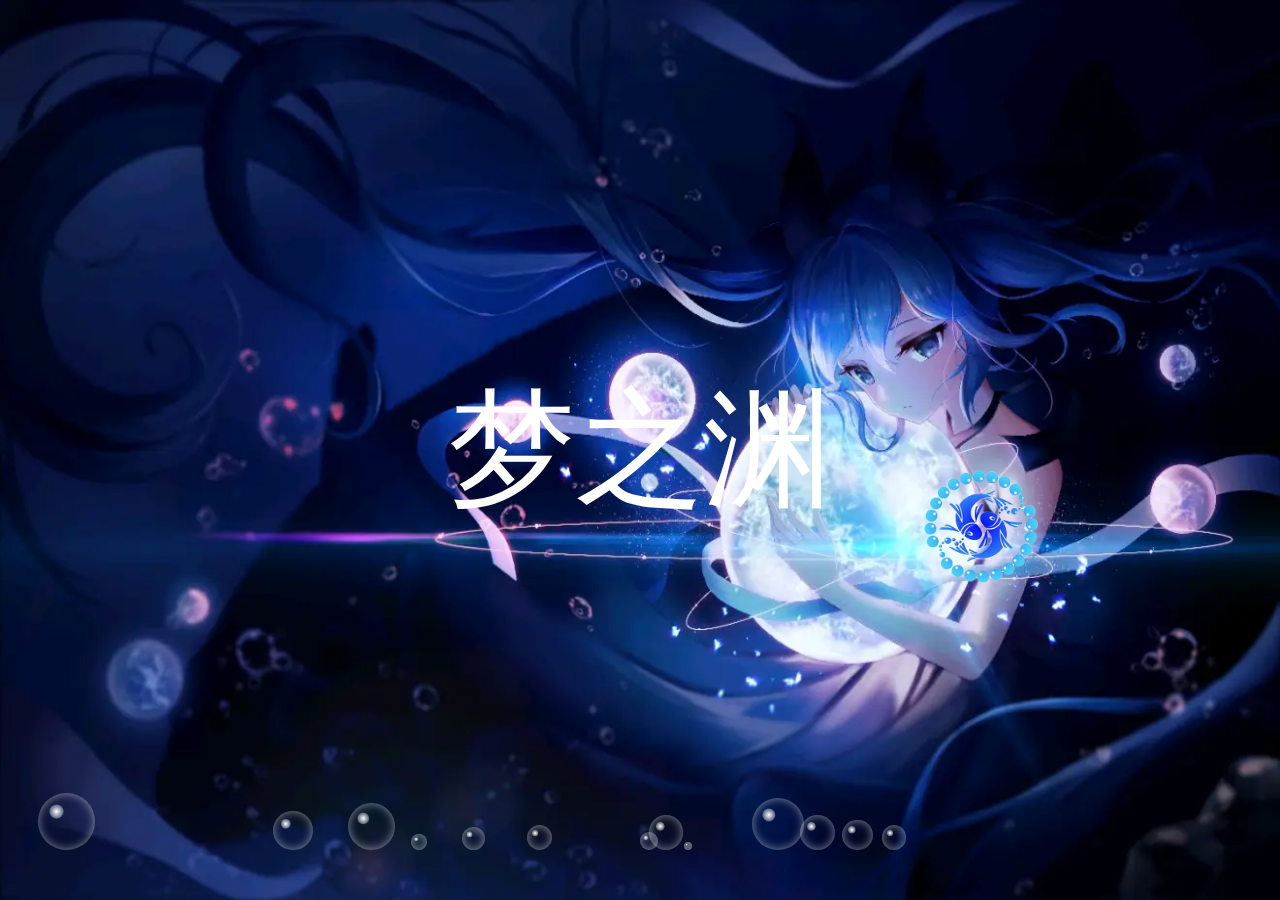
==== commit cd435bfe: "Update index.html" ====
--- a/index.html
+++ b/index.html
@@ -38,7 +38,7 @@
         <a href="#"><i class="fa fa-paw"></i></a>
       </div>  
       <div class="b">梦之渊</div>
-      <a href="text-001.html" >
+      <a href="photo004.html" >
         <img src="images/鲤006.png"/>
       </a>
       <span></span>
@@ -73,7 +73,7 @@
 
       //跳转
       function 跳转() {
-        window.location.href = "text-001.html";
+        window.location.href = "photo004.html";
       }
     </script>
   </body>
